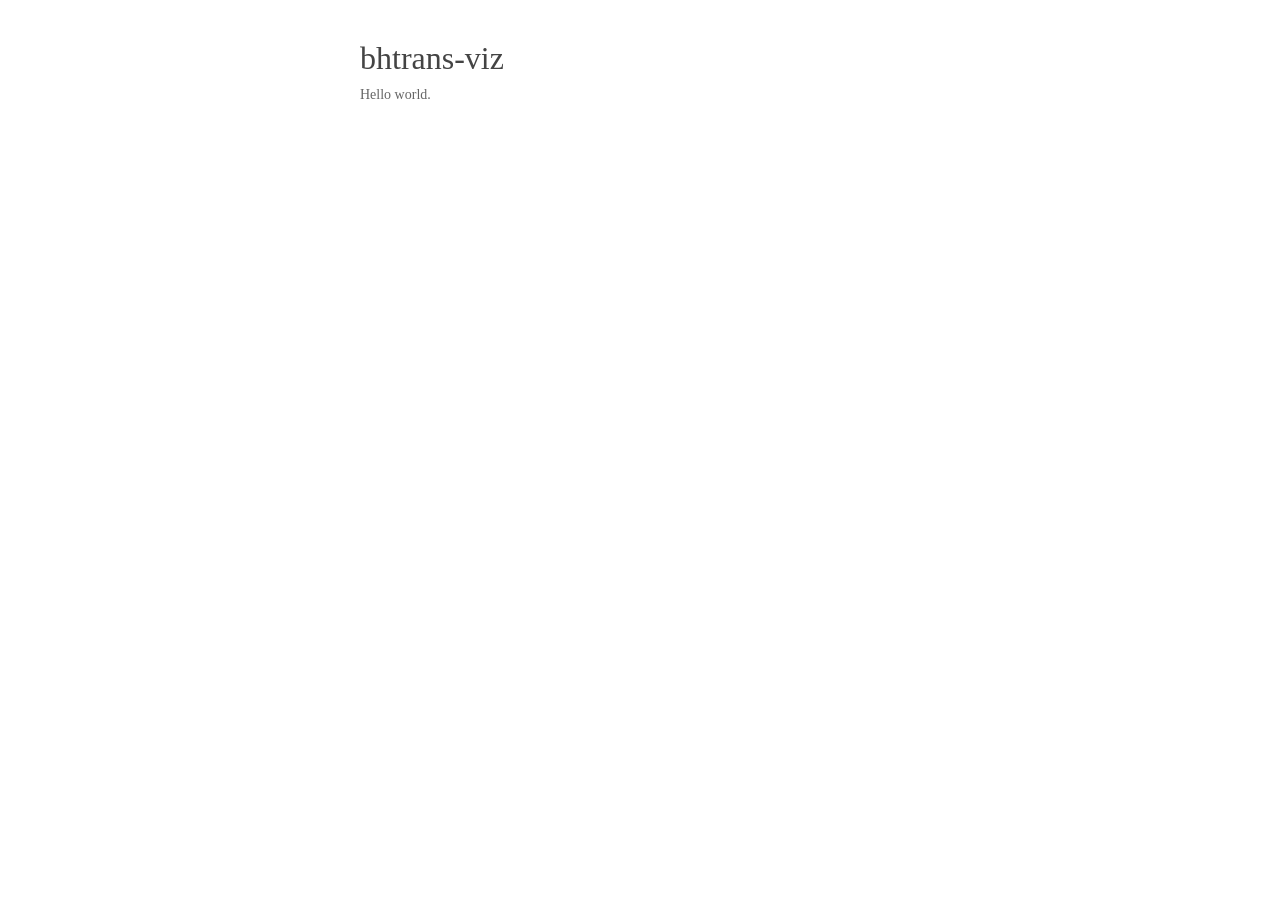
==== src/index.html @ 195c853b "Carregando os dados e comecando o codigo" ====
<!DOCTYPE html>
<html>
<head>
  <meta charset="utf-8">
  <title>Hackathon Starter Kit</title>
  <link rel="stylesheet" href="css/normalize.css">
  <link rel="stylesheet" href="css/style.css">
</head>
<body>

  <div class="container">

    <h1>bhtrans-viz</h1>
    <p>Hello world.</p>

    <div class="viz"></div>

  </div>

  <script src="js/libs/d3.v3.js"></script>
  <script src="js/app.js"></script>
</body>
</html>
---- src/css/style.css ----
h1, p {
  font-family: georgia, "times new roman", times, serif;
  margin: 10px 20px;
}

h1 {
  font-weight: normal;
  color: #444;
}

p {
  font-size:14px;
  color: #666;
}

.container {
  width: 600px;
  margin: 40px auto;
}
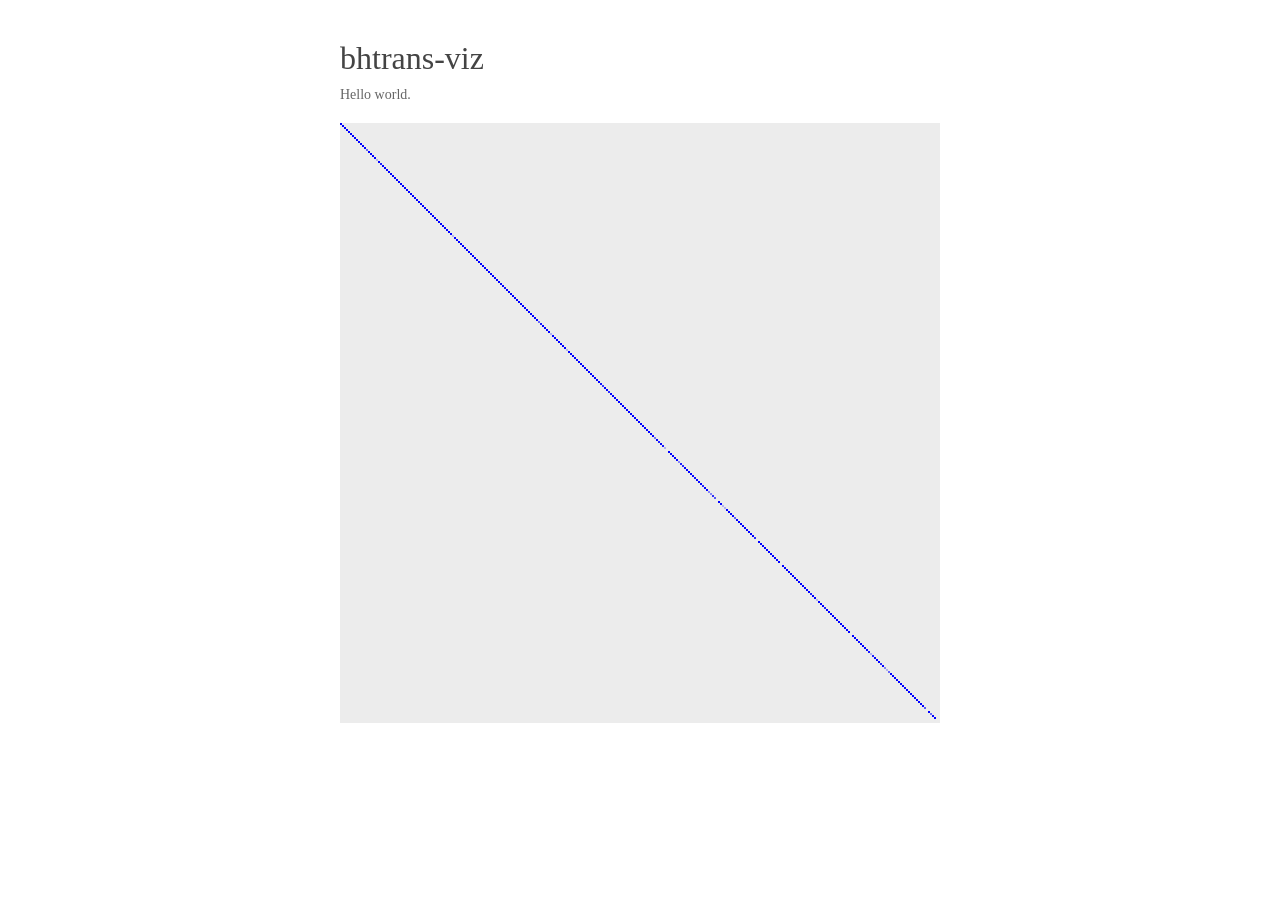
==== commit 6e7f381a: "Passando o processamento dos dados para o python" ====
--- a/src/index.html
+++ b/src/index.html
@@ -13,7 +13,7 @@
     <h1>bhtrans-viz</h1>
     <p>Hello world.</p>
 
-    <div class="viz"></div>
+    <div id="viz"></div>
 
   </div>
 
--- a/src/css/style.css
+++ b/src/css/style.css
@@ -13,7 +13,20 @@
   color: #666;
 }
 
+line {
+  stroke: black;
+  stroke-width: .1px;
+}
+
 .container {
-  width: 600px;
+  width: 640px;
   margin: 40px auto;
 }
+
+.routes {
+  fill: #ececec;
+}
+
+.cell {
+  fill: blue;
+}
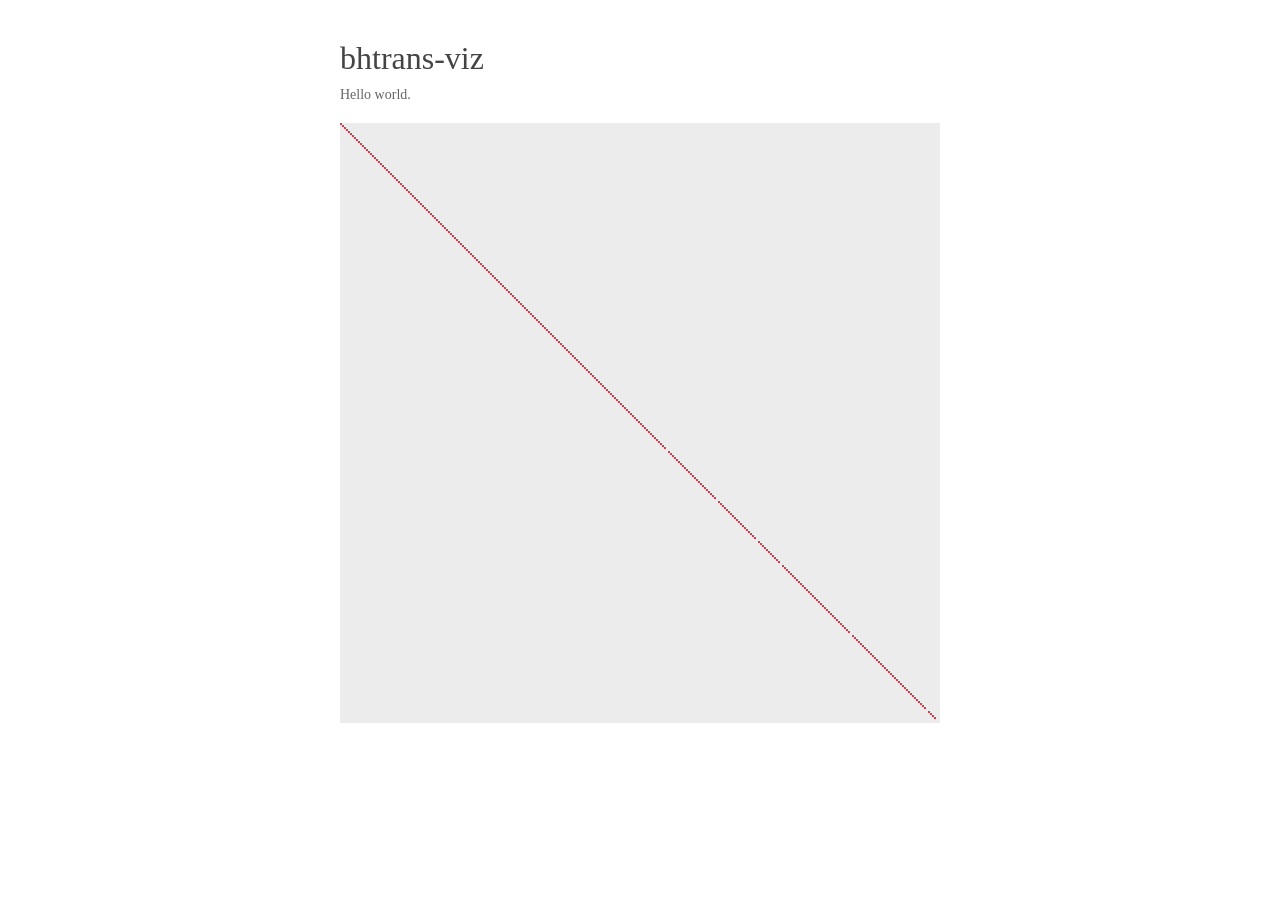
==== commit 1f314b9e: "Color brewer/ Comecando a colorir os dados" ====
--- a/src/index.html
+++ b/src/index.html
@@ -5,6 +5,7 @@
   <title>Hackathon Starter Kit</title>
   <link rel="stylesheet" href="css/normalize.css">
   <link rel="stylesheet" href="css/style.css">
+  <link rel="stylesheet" href="css/colorbrewer.css">
 </head>
 <body>
 
--- a/src/css/style.css
+++ b/src/css/style.css
@@ -25,8 +25,4 @@
 
 .routes {
   fill: #ececec;
-}
-
-.cell {
-  fill: blue;
 }
--- a/src/css/colorbrewer.css
+++ b/src/css/colorbrewer.css
@@ -0,0 +1,64 @@
+/* This product includes color specifications and designs developed by Cynthia Brewer (http://colorbrewer.org/). */
+.Spectral .q0-3{fill:rgb(252,141,89)}
+.Spectral .q1-3{fill:rgb(255,255,191)}
+.Spectral .q2-3{fill:rgb(153,213,148)}
+.Spectral .q0-4{fill:rgb(215,25,28)}
+.Spectral .q1-4{fill:rgb(253,174,97)}
+.Spectral .q2-4{fill:rgb(171,221,164)}
+.Spectral .q3-4{fill:rgb(43,131,186)}
+.Spectral .q0-5{fill:rgb(215,25,28)}
+.Spectral .q1-5{fill:rgb(253,174,97)}
+.Spectral .q2-5{fill:rgb(255,255,191)}
+.Spectral .q3-5{fill:rgb(171,221,164)}
+.Spectral .q4-5{fill:rgb(43,131,186)}
+.Spectral .q0-6{fill:rgb(213,62,79)}
+.Spectral .q1-6{fill:rgb(252,141,89)}
+.Spectral .q2-6{fill:rgb(254,224,139)}
+.Spectral .q3-6{fill:rgb(230,245,152)}
+.Spectral .q4-6{fill:rgb(153,213,148)}
+.Spectral .q5-6{fill:rgb(50,136,189)}
+.Spectral .q0-7{fill:rgb(213,62,79)}
+.Spectral .q1-7{fill:rgb(252,141,89)}
+.Spectral .q2-7{fill:rgb(254,224,139)}
+.Spectral .q3-7{fill:rgb(255,255,191)}
+.Spectral .q4-7{fill:rgb(230,245,152)}
+.Spectral .q5-7{fill:rgb(153,213,148)}
+.Spectral .q6-7{fill:rgb(50,136,189)}
+.Spectral .q0-8{fill:rgb(213,62,79)}
+.Spectral .q1-8{fill:rgb(244,109,67)}
+.Spectral .q2-8{fill:rgb(253,174,97)}
+.Spectral .q3-8{fill:rgb(254,224,139)}
+.Spectral .q4-8{fill:rgb(230,245,152)}
+.Spectral .q5-8{fill:rgb(171,221,164)}
+.Spectral .q6-8{fill:rgb(102,194,165)}
+.Spectral .q7-8{fill:rgb(50,136,189)}
+.Spectral .q0-9{fill:rgb(213,62,79)}
+.Spectral .q1-9{fill:rgb(244,109,67)}
+.Spectral .q2-9{fill:rgb(253,174,97)}
+.Spectral .q3-9{fill:rgb(254,224,139)}
+.Spectral .q4-9{fill:rgb(255,255,191)}
+.Spectral .q5-9{fill:rgb(230,245,152)}
+.Spectral .q6-9{fill:rgb(171,221,164)}
+.Spectral .q7-9{fill:rgb(102,194,165)}
+.Spectral .q8-9{fill:rgb(50,136,189)}
+.Spectral .q0-10{fill:rgb(158,1,66)}
+.Spectral .q1-10{fill:rgb(213,62,79)}
+.Spectral .q2-10{fill:rgb(244,109,67)}
+.Spectral .q3-10{fill:rgb(253,174,97)}
+.Spectral .q4-10{fill:rgb(254,224,139)}
+.Spectral .q5-10{fill:rgb(230,245,152)}
+.Spectral .q6-10{fill:rgb(171,221,164)}
+.Spectral .q7-10{fill:rgb(102,194,165)}
+.Spectral .q8-10{fill:rgb(50,136,189)}
+.Spectral .q9-10{fill:rgb(94,79,162)}
+.Spectral .q0-11{fill:rgb(158,1,66)}
+.Spectral .q1-11{fill:rgb(213,62,79)}
+.Spectral .q2-11{fill:rgb(244,109,67)}
+.Spectral .q3-11{fill:rgb(253,174,97)}
+.Spectral .q4-11{fill:rgb(254,224,139)}
+.Spectral .q5-11{fill:rgb(255,255,191)}
+.Spectral .q6-11{fill:rgb(230,245,152)}
+.Spectral .q7-11{fill:rgb(171,221,164)}
+.Spectral .q8-11{fill:rgb(102,194,165)}
+.Spectral .q9-11{fill:rgb(50,136,189)}
+.Spectral .q10-11{fill:rgb(94,79,162)}
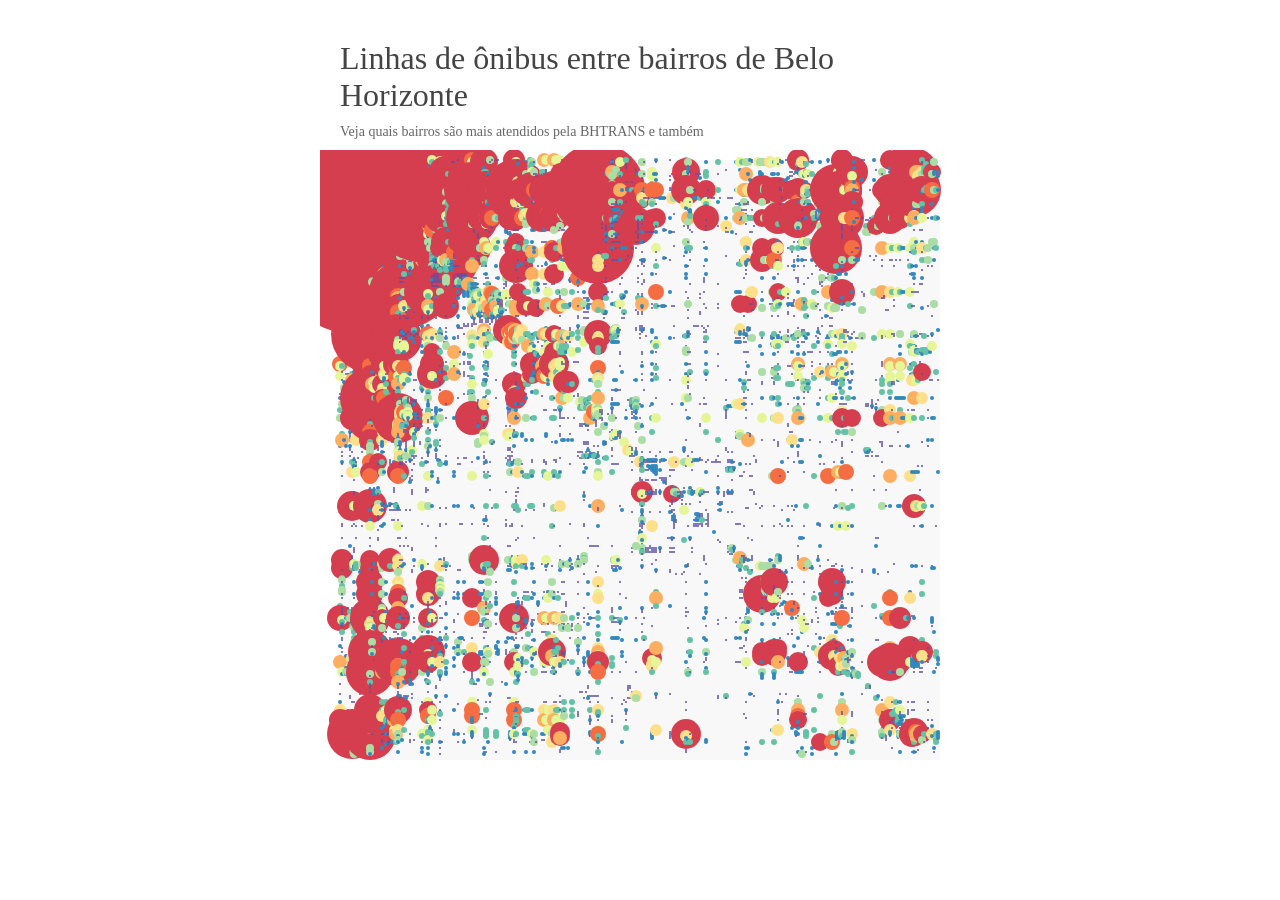
==== commit cdbea5e9: "Matrix" ====
--- a/src/index.html
+++ b/src/index.html
@@ -11,8 +11,8 @@
 
   <div class="container">
 
-    <h1>bhtrans-viz</h1>
-    <p>Hello world.</p>
+    <h1>Linhas de ônibus entre bairros de Belo Horizonte</h1>
+    <p>Veja quais bairros são mais atendidos pela BHTRANS e também</p>
 
     <div id="viz"></div>
 
--- a/src/css/style.css
+++ b/src/css/style.css
@@ -24,5 +24,5 @@
 }
 
 .routes {
-  fill: #ececec;
+  fill: #f8f8f8;
 }
--- a/src/css/colorbrewer.css
+++ b/src/css/colorbrewer.css
@@ -1,64 +1,11 @@
 /* This product includes color specifications and designs developed by Cynthia Brewer (http://colorbrewer.org/). */
-.Spectral .q0-3{fill:rgb(252,141,89)}
-.Spectral .q1-3{fill:rgb(255,255,191)}
-.Spectral .q2-3{fill:rgb(153,213,148)}
-.Spectral .q0-4{fill:rgb(215,25,28)}
-.Spectral .q1-4{fill:rgb(253,174,97)}
-.Spectral .q2-4{fill:rgb(171,221,164)}
-.Spectral .q3-4{fill:rgb(43,131,186)}
-.Spectral .q0-5{fill:rgb(215,25,28)}
-.Spectral .q1-5{fill:rgb(253,174,97)}
-.Spectral .q2-5{fill:rgb(255,255,191)}
-.Spectral .q3-5{fill:rgb(171,221,164)}
-.Spectral .q4-5{fill:rgb(43,131,186)}
-.Spectral .q0-6{fill:rgb(213,62,79)}
-.Spectral .q1-6{fill:rgb(252,141,89)}
-.Spectral .q2-6{fill:rgb(254,224,139)}
-.Spectral .q3-6{fill:rgb(230,245,152)}
-.Spectral .q4-6{fill:rgb(153,213,148)}
-.Spectral .q5-6{fill:rgb(50,136,189)}
-.Spectral .q0-7{fill:rgb(213,62,79)}
-.Spectral .q1-7{fill:rgb(252,141,89)}
-.Spectral .q2-7{fill:rgb(254,224,139)}
-.Spectral .q3-7{fill:rgb(255,255,191)}
-.Spectral .q4-7{fill:rgb(230,245,152)}
-.Spectral .q5-7{fill:rgb(153,213,148)}
-.Spectral .q6-7{fill:rgb(50,136,189)}
-.Spectral .q0-8{fill:rgb(213,62,79)}
-.Spectral .q1-8{fill:rgb(244,109,67)}
-.Spectral .q2-8{fill:rgb(253,174,97)}
-.Spectral .q3-8{fill:rgb(254,224,139)}
-.Spectral .q4-8{fill:rgb(230,245,152)}
-.Spectral .q5-8{fill:rgb(171,221,164)}
-.Spectral .q6-8{fill:rgb(102,194,165)}
-.Spectral .q7-8{fill:rgb(50,136,189)}
-.Spectral .q0-9{fill:rgb(213,62,79)}
-.Spectral .q1-9{fill:rgb(244,109,67)}
-.Spectral .q2-9{fill:rgb(253,174,97)}
-.Spectral .q3-9{fill:rgb(254,224,139)}
-.Spectral .q4-9{fill:rgb(255,255,191)}
-.Spectral .q5-9{fill:rgb(230,245,152)}
-.Spectral .q6-9{fill:rgb(171,221,164)}
-.Spectral .q7-9{fill:rgb(102,194,165)}
-.Spectral .q8-9{fill:rgb(50,136,189)}
-.Spectral .q0-10{fill:rgb(158,1,66)}
-.Spectral .q1-10{fill:rgb(213,62,79)}
-.Spectral .q2-10{fill:rgb(244,109,67)}
-.Spectral .q3-10{fill:rgb(253,174,97)}
-.Spectral .q4-10{fill:rgb(254,224,139)}
+.Spectral .q10-10{fill:rgb(158,1,66)}
+.Spectral .q9-10{fill:rgb(213,62,79)}
+.Spectral .q8-10{fill:rgb(244,109,67)}
+.Spectral .q7-10{fill:rgb(253,174,97)}
+.Spectral .q6-10{fill:rgb(254,224,139)}
 .Spectral .q5-10{fill:rgb(230,245,152)}
-.Spectral .q6-10{fill:rgb(171,221,164)}
-.Spectral .q7-10{fill:rgb(102,194,165)}
-.Spectral .q8-10{fill:rgb(50,136,189)}
-.Spectral .q9-10{fill:rgb(94,79,162)}
-.Spectral .q0-11{fill:rgb(158,1,66)}
-.Spectral .q1-11{fill:rgb(213,62,79)}
-.Spectral .q2-11{fill:rgb(244,109,67)}
-.Spectral .q3-11{fill:rgb(253,174,97)}
-.Spectral .q4-11{fill:rgb(254,224,139)}
-.Spectral .q5-11{fill:rgb(255,255,191)}
-.Spectral .q6-11{fill:rgb(230,245,152)}
-.Spectral .q7-11{fill:rgb(171,221,164)}
-.Spectral .q8-11{fill:rgb(102,194,165)}
-.Spectral .q9-11{fill:rgb(50,136,189)}
-.Spectral .q10-11{fill:rgb(94,79,162)}+.Spectral .q4-10{fill:rgb(171,221,164)}
+.Spectral .q3-10{fill:rgb(102,194,165)}
+.Spectral .q2-10{fill:rgb(50,136,189)}
+.Spectral .q1-10{fill:rgb(94,79,162)}
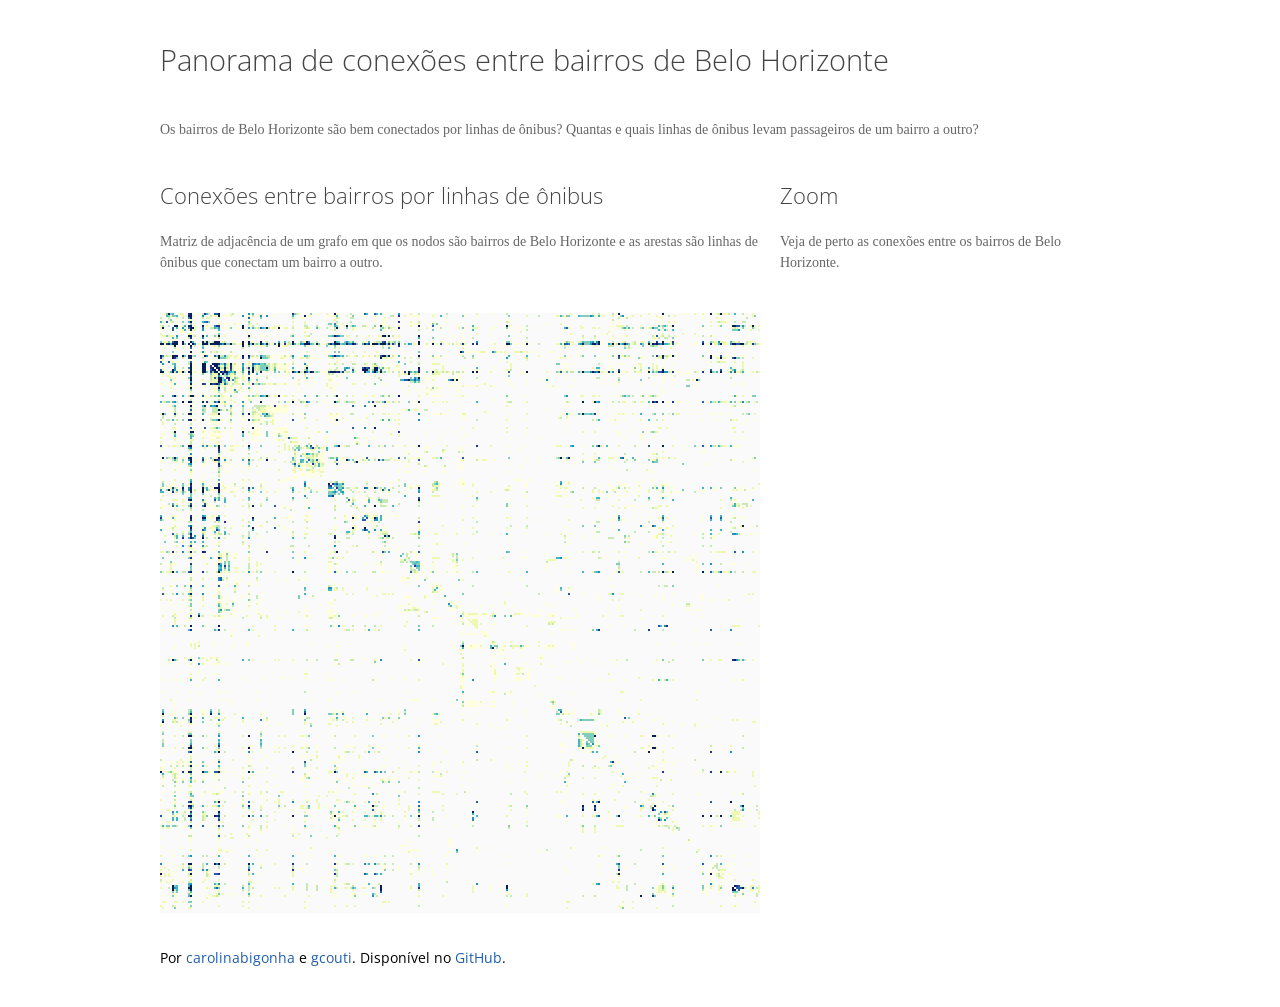
==== commit 383d46cd: "Adicionando conteudo ao HTML" ====
--- a/src/index.html
+++ b/src/index.html
@@ -3,20 +3,39 @@
 <head>
   <meta charset="utf-8">
   <title>Hackathon Starter Kit</title>
+
+  <link href='http://fonts.googleapis.com/css?family=Open+Sans:400,300,600' rel='stylesheet' type='text/css'>
+
   <link rel="stylesheet" href="css/normalize.css">
   <link rel="stylesheet" href="css/style.css">
-  <link rel="stylesheet" href="css/colorbrewer.css">
 </head>
 <body>
 
-  <div class="container">
+  <div class="container clearfix">
 
-    <h1>Linhas de ônibus entre bairros de Belo Horizonte</h1>
-    <p>Veja quais bairros são mais atendidos pela BHTRANS e também</p>
+    <h1>Panorama de conexões entre bairros de Belo Horizonte</h1>
 
-    <div id="viz"></div>
+    <p class="instructions">Os bairros de Belo Horizonte são bem conectados por linhas de ônibus? Quantas e quais linhas de ônibus levam passageiros de um bairro a outro?</p>
+
+    <div class="whole">
+      <h2>Conexões entre bairros por linhas de ônibus</h2>
+      <p class="instructions">Matriz de adjacência de um grafo em que os nodos são bairros de Belo Horizonte e as arestas são linhas de ônibus que conectam um bairro a outro.</p>
+      <div id="viz"></div>
+    </div>
+
+    <div class="side">
+      <h2>Zoom</h2>
+      <p class="instructions">Veja de perto as conexões entre os bairros de Belo Horizonte.</p>
+      <div id="zoom"></div>
+    </div>
+
+  <div class="footer">
+    Por <a target="_blank" href="http://github.com/carolinabigonha">carolinabigonha</a> e
+    <a target="_blank" href="http://github.com/gcouti">gcouti</a>. Disponível no <a target="_blank" href="http://github.com/carolinabigonha/bhtrans-viz">GitHub</a>.
+  </div>
 
   </div>
+
 
   <script src="js/libs/d3.v3.js"></script>
   <script src="js/app.js"></script>
--- a/src/css/style.css
+++ b/src/css/style.css
@@ -1,28 +1,108 @@
-h1, p {
-  font-family: georgia, "times new roman", times, serif;
-  margin: 10px 20px;
+body {
+  font-family: 'Open Sans', Tahoma, sans-serif;
+  font-size: 100%;
 }
 
 h1 {
+  font-size: 1.8em;
   font-weight: normal;
   color: #444;
+  font-weight: 300;
+  margin: 40px 0;
 }
 
-p {
-  font-size:14px;
-  color: #666;
+h2 {
+  font-size: 1.4em;
+  font-weight: normal;
+  color: #444;
+  font-weight: 300;
+  margin: 0 0 20px 0;
 }
 
-line {
-  stroke: black;
-  stroke-width: .1px;
+.instructions {
+  color: #666;
+  font-family: Georgia, serif;
+  color: #666;
+  font-size: .875em;
+  line-height: 1.5em;
+  margin-bottom: 40px;
+}
+
+a, a:visited {
+  color: #225EA8;
+  text-decoration: none;
+}
+
+a:hover {
+  text-decoration: underline;
+}
+
+.clearfix:after {
+   content: " "; /* Older browser do not support empty content */
+   visibility: hidden;
+   display: block;
+   height: 0;
+   clear: both;
 }
 
 .container {
-  width: 640px;
+  width: 960px;
   margin: 40px auto;
+  padding: 0 20px;
+}
+
+.whole {
+  width: 600px;
+  margin: 0 20px 30px 0;
+  float: left;
+}
+
+.side {
+  width: 320px;
+  float: left;
+}
+
+.footer {
+  font-size: .9em;
+  clear:both;
 }
 
 .routes {
-  fill: #f8f8f8;
-}+  fill: #fafafa;
+}
+
+.vizualization {
+  margin-top: 20px;
+}
+
+/* This product includes color specifications and designs developed by Cynthia Brewer (http://colorbrewer.org/). */
+.Spectral .q10-10{fill:rgb(158,1,66)}
+.Spectral .q9-10{fill:rgb(213,62,79)}
+.Spectral .q8-10{fill:rgb(244,109,67)}
+.Spectral .q7-10{fill:rgb(253,174,97)}
+.Spectral .q6-10{fill:rgb(254,224,139)}
+.Spectral .q5-10{fill:rgb(230,245,152)}
+.Spectral .q4-10{fill:rgb(171,221,164)}
+.Spectral .q3-10{fill:rgb(102,194,165)}
+.Spectral .q2-10{fill:rgb(50,136,189)}
+.Spectral .q1-10{fill:rgb(94,79,162)}
+
+.BuPu .q0-9{fill:rgb(247,252,253)}
+.BuPu .q1-9{fill:rgb(224,236,244)}
+.BuPu .q2-9{fill:rgb(191,211,230)}
+.BuPu .q3-9{fill:rgb(158,188,218)}
+.BuPu .q4-9{fill:rgb(140,150,198)}
+.BuPu .q5-9{fill:rgb(140,107,177)}
+.BuPu .q6-9{fill:rgb(136,65,157)}
+.BuPu .q7-9{fill:rgb(129,15,124)}
+.BuPu .q8-9{fill:rgb(77,0,75)}
+
+.YlGnBu .q0-9{fill:rgb(255,255,217)}
+.YlGnBu .q1-9{fill:rgb(237,248,177)}
+.YlGnBu .q2-9{fill:rgb(199,233,180)}
+.YlGnBu .q3-9{fill:rgb(127,205,187)}
+.YlGnBu .q4-9{fill:rgb(65,182,196)}
+.YlGnBu .q5-9{fill:rgb(29,145,192)}
+.YlGnBu .q6-9{fill:rgb(34,94,168)}
+.YlGnBu .q7-9{fill:rgb(37,52,148)}
+.YlGnBu .q8-9{fill:rgb(8,29,88)}Yl
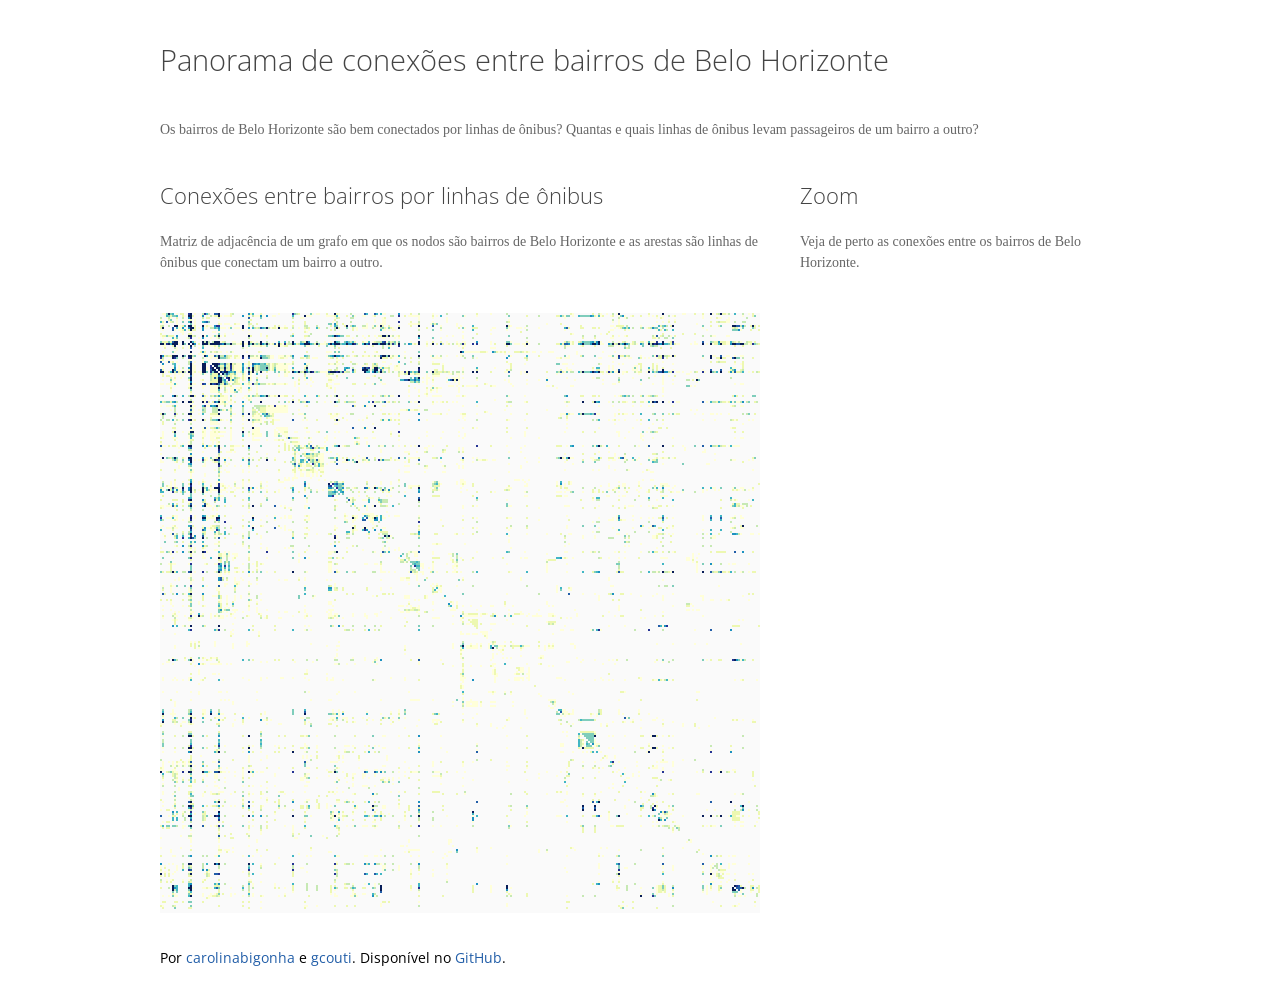
==== commit d54374bd: "Legenda mostrando as conexões." ====
--- a/src/index.html
+++ b/src/index.html
@@ -2,7 +2,7 @@
 <html>
 <head>
   <meta charset="utf-8">
-  <title>Hackathon Starter Kit</title>
+  <title>Conexões entre bairros de Belo Horizonte</title>
 
   <link href='http://fonts.googleapis.com/css?family=Open+Sans:400,300,600' rel='stylesheet' type='text/css'>
 
@@ -21,12 +21,20 @@
       <h2>Conexões entre bairros por linhas de ônibus</h2>
       <p class="instructions">Matriz de adjacência de um grafo em que os nodos são bairros de Belo Horizonte e as arestas são linhas de ônibus que conectam um bairro a outro.</p>
       <div id="viz"></div>
+
     </div>
 
     <div class="side">
       <h2>Zoom</h2>
       <p class="instructions">Veja de perto as conexões entre os bairros de Belo Horizonte.</p>
-      <div id="zoom"></div>
+      <div id="detail" class="detail hidden">
+        <h3 class="tooltip-ttl">
+          <em id="tooltip-from" class="tooltip-nb"></em> a
+          <em id="tooltip-to" class="tooltip-nb"></em>
+        </h3>
+        <p class="tooltip-value"><span id="tooltip-connections"></span> linhas:</p>
+        <ul id="bus-list" class="bus-list"></ul>
+      </div>
     </div>
 
   <div class="footer">
--- a/src/css/style.css
+++ b/src/css/style.css
@@ -60,6 +60,7 @@
 .side {
   width: 320px;
   float: left;
+  margin-left: 20px;
 }
 
 .footer {
@@ -73,6 +74,44 @@
 
 .vizualization {
   margin-top: 20px;
+}
+
+.detail {
+  font-size: .9em;
+}
+
+.hidden {
+  display: none;
+}
+
+.tooltip-ttl {
+  font-size: 1.1em;
+  font-weight: 300;
+  margin: 0;
+}
+
+.tooltip-nb {
+  color: #225EA8;
+  font-style: normal;
+}
+
+.bus-item {
+  margin-top: 10px;
+  list-style: none;
+  color: #666;
+}
+
+.bus-list {
+  margin: 0;
+  padding-left: 0;
+  font-size: .9em;
+}
+
+.bus-number {
+  font-style: normal;
+  font-weight: bold;
+  color: #225EA8;
+  font-size:1.1em;
 }
 
 /* This product includes color specifications and designs developed by Cynthia Brewer (http://colorbrewer.org/). */
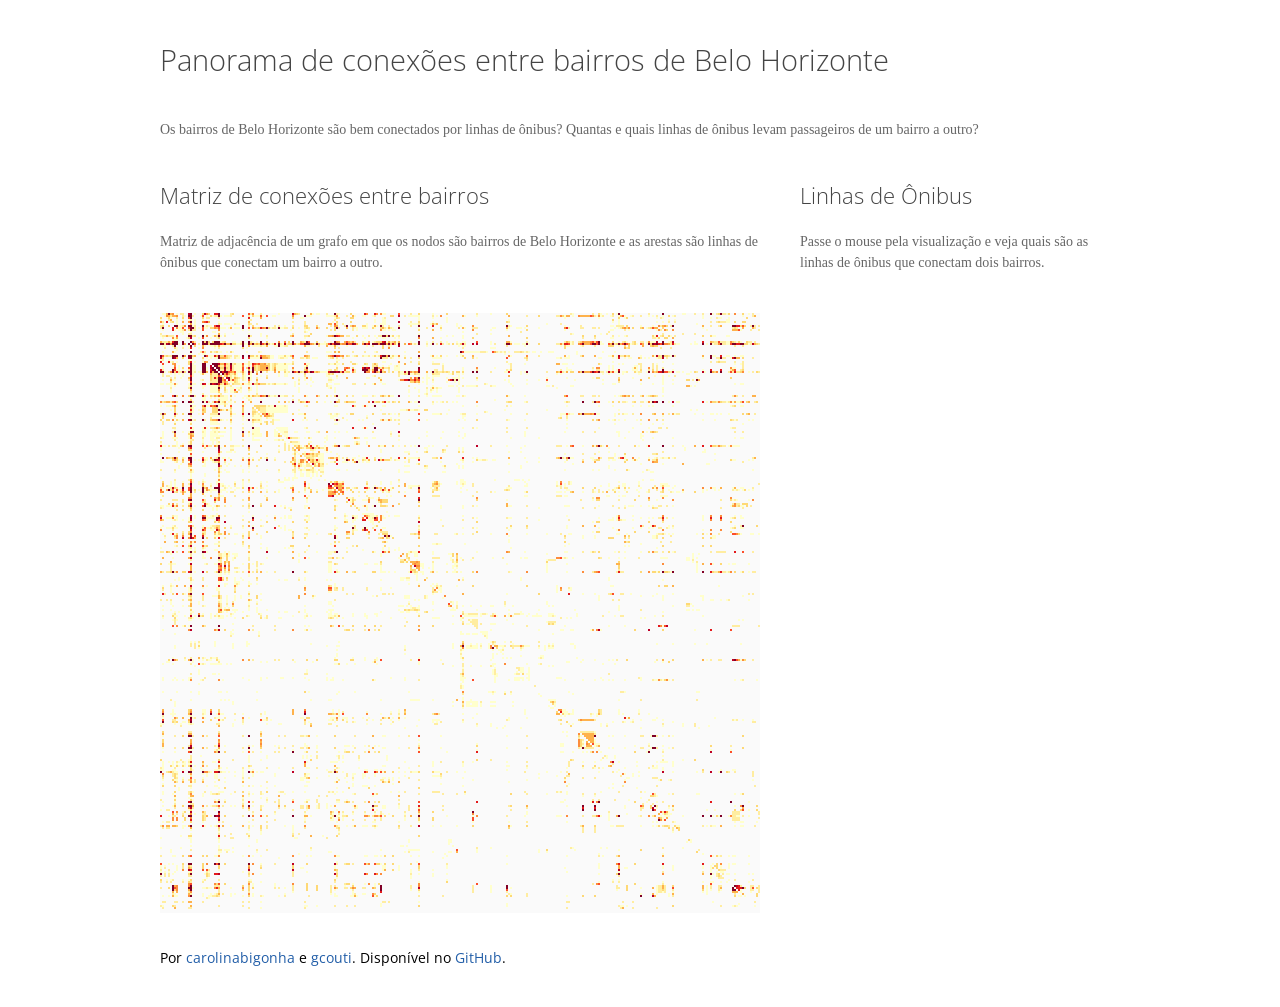
==== commit 8dfeb8c3: "Ajustes no texto, cores, sub-linhas." ====
--- a/src/index.html
+++ b/src/index.html
@@ -18,15 +18,15 @@
     <p class="instructions">Os bairros de Belo Horizonte são bem conectados por linhas de ônibus? Quantas e quais linhas de ônibus levam passageiros de um bairro a outro?</p>
 
     <div class="whole">
-      <h2>Conexões entre bairros por linhas de ônibus</h2>
+      <h2>Matriz de conexões entre bairros</h2>
       <p class="instructions">Matriz de adjacência de um grafo em que os nodos são bairros de Belo Horizonte e as arestas são linhas de ônibus que conectam um bairro a outro.</p>
       <div id="viz"></div>
 
     </div>
 
     <div class="side">
-      <h2>Zoom</h2>
-      <p class="instructions">Veja de perto as conexões entre os bairros de Belo Horizonte.</p>
+      <h2>Linhas de Ônibus</h2>
+      <p class="instructions">Passe o mouse pela visualização e veja quais são as linhas de ônibus que conectam dois bairros.</p>
       <div id="detail" class="detail hidden">
         <h3 class="tooltip-ttl">
           <em id="tooltip-from" class="tooltip-nb"></em> a
--- a/src/css/style.css
+++ b/src/css/style.css
@@ -86,7 +86,7 @@
 
 .tooltip-ttl {
   font-size: 1.1em;
-  font-weight: 300;
+  font-weight: 100;
   margin: 0;
 }
 
@@ -95,10 +95,16 @@
   font-style: normal;
 }
 
-.bus-item {
+.cod-linh {
   margin-top: 10px;
   list-style: none;
   color: #666;
+}
+
+.nom-subl {
+  line-height: 1.5em;
+  display: block;
+  color: #999;
 }
 
 .bus-list {
@@ -107,41 +113,13 @@
   font-size: .9em;
 }
 
-.bus-number {
-  font-style: normal;
-  font-weight: bold;
-  color: #225EA8;
-  font-size:1.1em;
-}
-
 /* This product includes color specifications and designs developed by Cynthia Brewer (http://colorbrewer.org/). */
-.Spectral .q10-10{fill:rgb(158,1,66)}
-.Spectral .q9-10{fill:rgb(213,62,79)}
-.Spectral .q8-10{fill:rgb(244,109,67)}
-.Spectral .q7-10{fill:rgb(253,174,97)}
-.Spectral .q6-10{fill:rgb(254,224,139)}
-.Spectral .q5-10{fill:rgb(230,245,152)}
-.Spectral .q4-10{fill:rgb(171,221,164)}
-.Spectral .q3-10{fill:rgb(102,194,165)}
-.Spectral .q2-10{fill:rgb(50,136,189)}
-.Spectral .q1-10{fill:rgb(94,79,162)}
-
-.BuPu .q0-9{fill:rgb(247,252,253)}
-.BuPu .q1-9{fill:rgb(224,236,244)}
-.BuPu .q2-9{fill:rgb(191,211,230)}
-.BuPu .q3-9{fill:rgb(158,188,218)}
-.BuPu .q4-9{fill:rgb(140,150,198)}
-.BuPu .q5-9{fill:rgb(140,107,177)}
-.BuPu .q6-9{fill:rgb(136,65,157)}
-.BuPu .q7-9{fill:rgb(129,15,124)}
-.BuPu .q8-9{fill:rgb(77,0,75)}
-
-.YlGnBu .q0-9{fill:rgb(255,255,217)}
-.YlGnBu .q1-9{fill:rgb(237,248,177)}
-.YlGnBu .q2-9{fill:rgb(199,233,180)}
-.YlGnBu .q3-9{fill:rgb(127,205,187)}
-.YlGnBu .q4-9{fill:rgb(65,182,196)}
-.YlGnBu .q5-9{fill:rgb(29,145,192)}
-.YlGnBu .q6-9{fill:rgb(34,94,168)}
-.YlGnBu .q7-9{fill:rgb(37,52,148)}
-.YlGnBu .q8-9{fill:rgb(8,29,88)}Yl+.YlOrRd .q0-9{fill:rgb(255,255,204)}
+.YlOrRd .q1-9{fill:rgb(255,237,160)}
+.YlOrRd .q2-9{fill:rgb(254,217,118)}
+.YlOrRd .q3-9{fill:rgb(254,178,76)}
+.YlOrRd .q4-9{fill:rgb(253,141,60)}
+.YlOrRd .q5-9{fill:rgb(252,78,42)}
+.YlOrRd .q6-9{fill:rgb(227,26,28)}
+.YlOrRd .q7-9{fill:rgb(189,0,38)}
+.YlOrRd .q8-9{fill:rgb(128,0,38)}
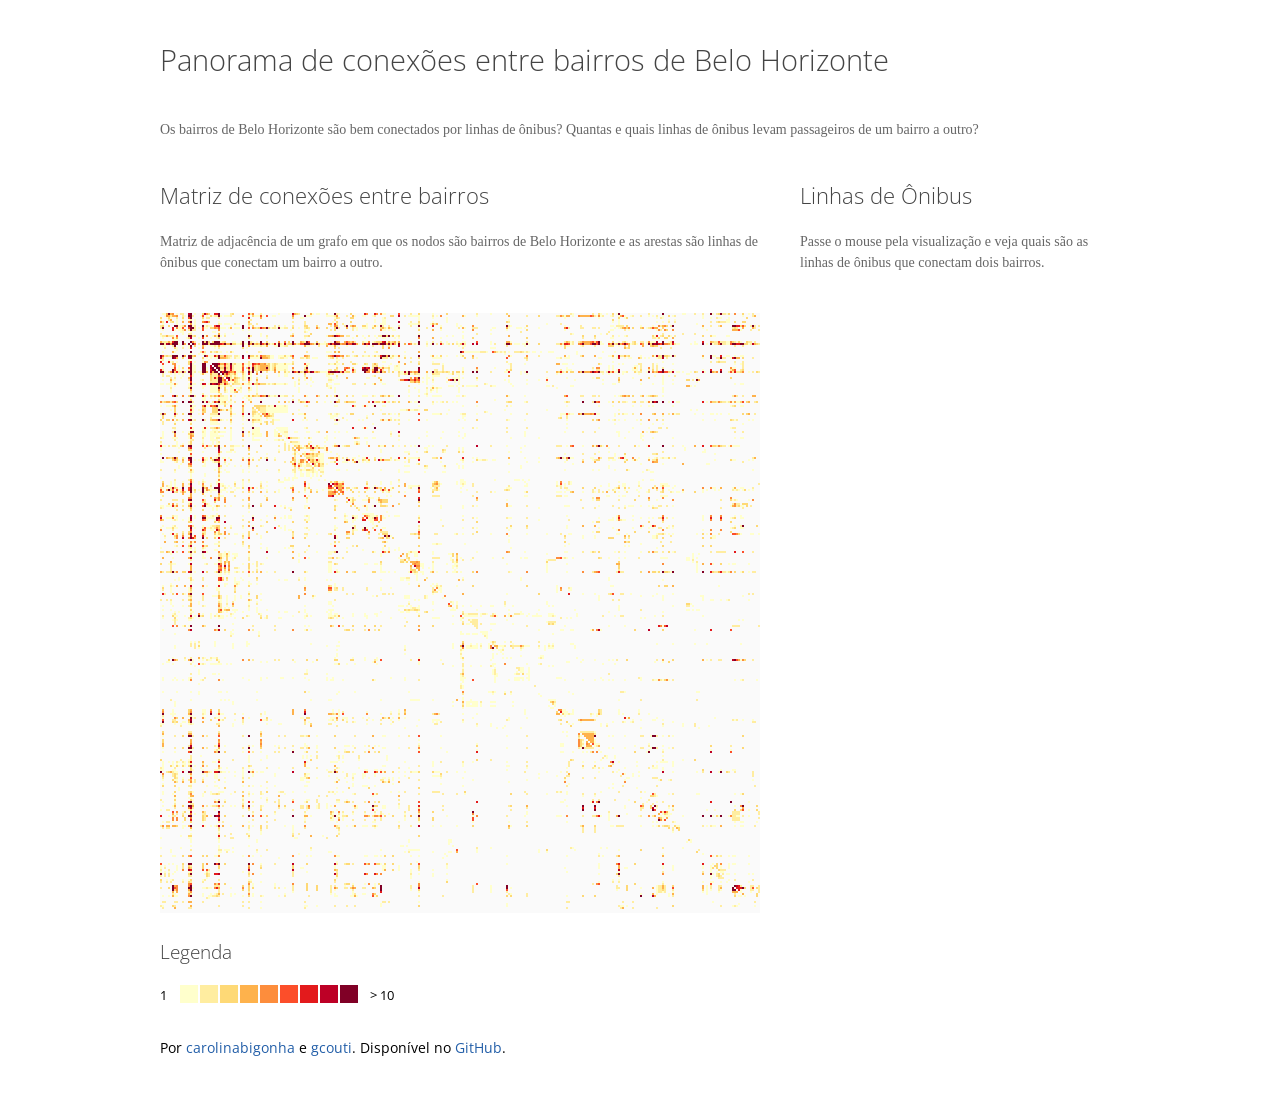
==== commit 3b61b1ad: "Legend." ====
--- a/src/index.html
+++ b/src/index.html
@@ -21,6 +21,9 @@
       <h2>Matriz de conexões entre bairros</h2>
       <p class="instructions">Matriz de adjacência de um grafo em que os nodos são bairros de Belo Horizonte e as arestas são linhas de ônibus que conectam um bairro a outro.</p>
       <div id="viz"></div>
+
+      <h3>Legenda</h3>
+      <div id="legend"></div>
 
     </div>
 
--- a/src/css/style.css
+++ b/src/css/style.css
@@ -17,6 +17,14 @@
   color: #444;
   font-weight: 300;
   margin: 0 0 20px 0;
+}
+
+h3 {
+  font-size: 1.2em;
+  font-weight: normal;
+  color: #444;
+  font-weight: 300;
+  margin: 20px 0;
 }
 
 .instructions {
@@ -113,6 +121,10 @@
   font-size: .9em;
 }
 
+.legend-text {
+  font-size: .8em;
+}
+
 /* This product includes color specifications and designs developed by Cynthia Brewer (http://colorbrewer.org/). */
 .YlOrRd .q0-9{fill:rgb(255,255,204)}
 .YlOrRd .q1-9{fill:rgb(255,237,160)}
@@ -122,4 +134,4 @@
 .YlOrRd .q5-9{fill:rgb(252,78,42)}
 .YlOrRd .q6-9{fill:rgb(227,26,28)}
 .YlOrRd .q7-9{fill:rgb(189,0,38)}
-.YlOrRd .q8-9{fill:rgb(128,0,38)}+.YlOrRd .q8-9{fill:rgb(128,0,38)}
